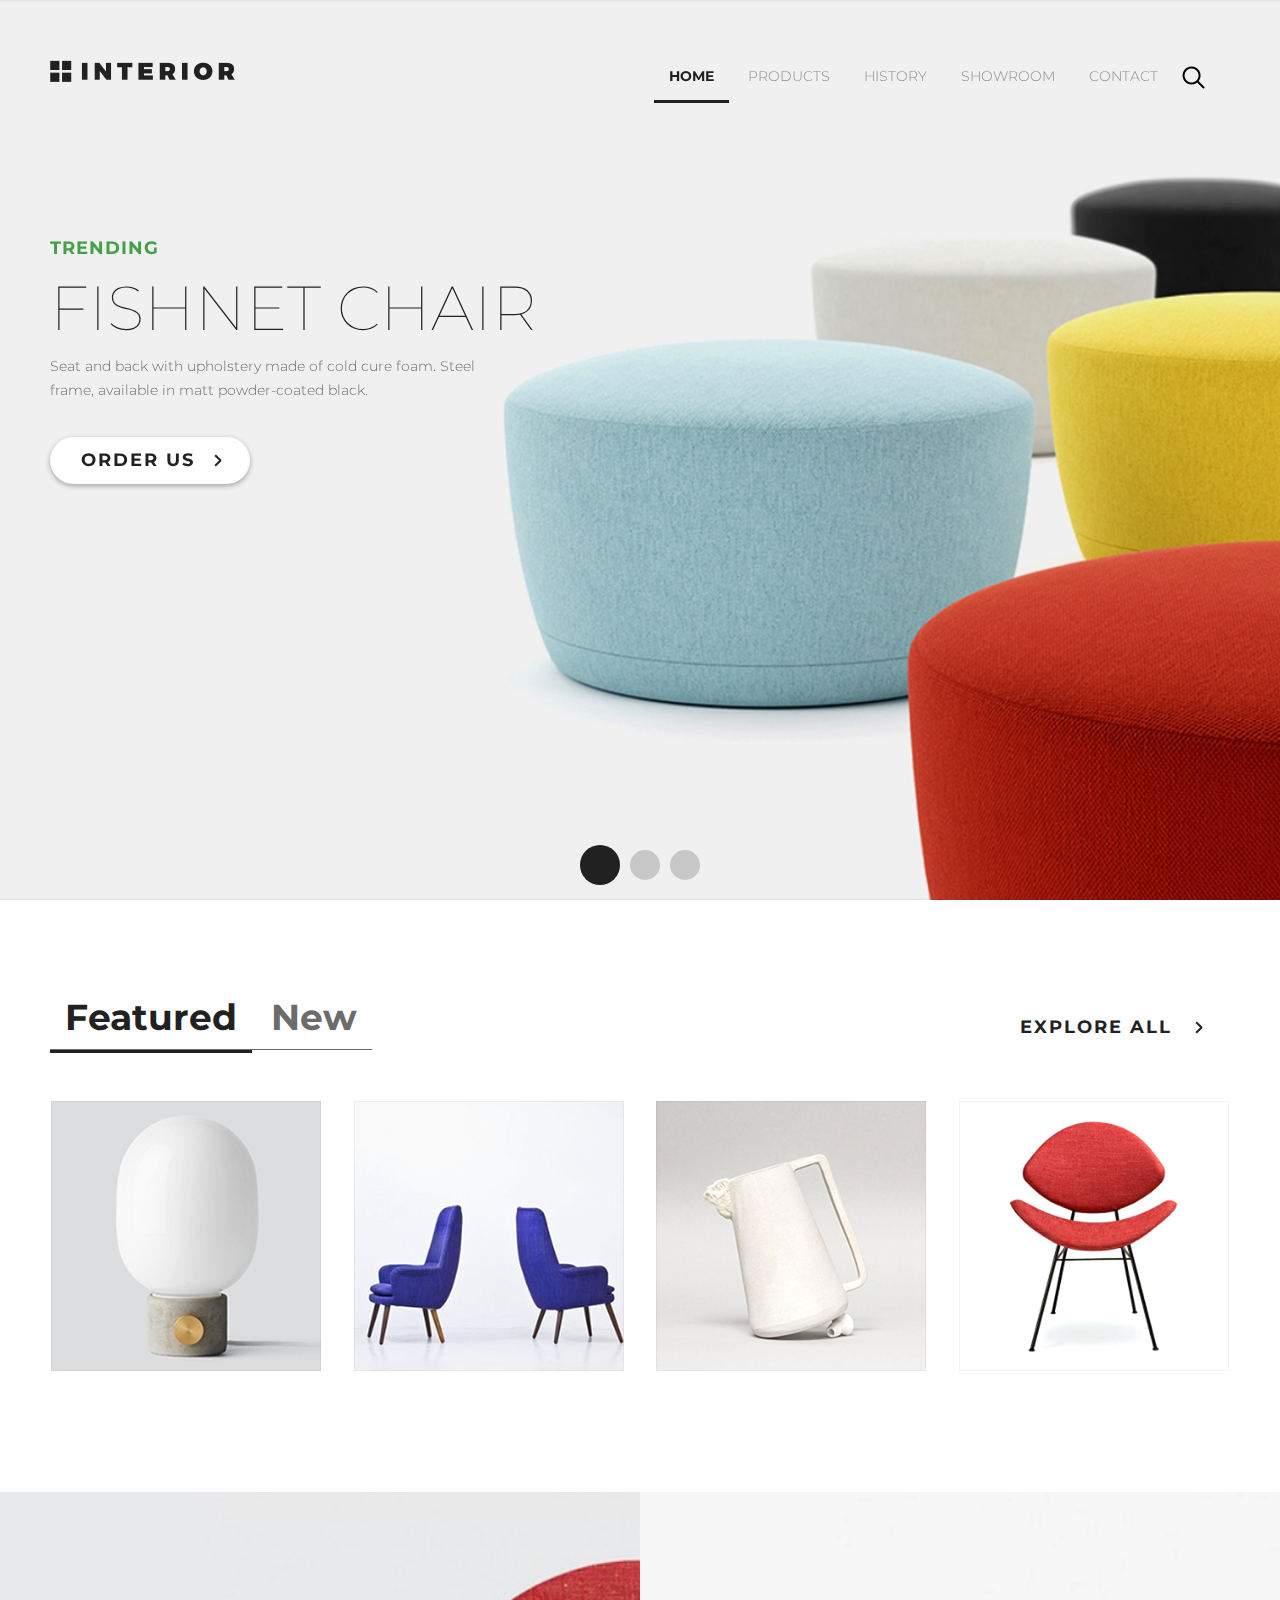
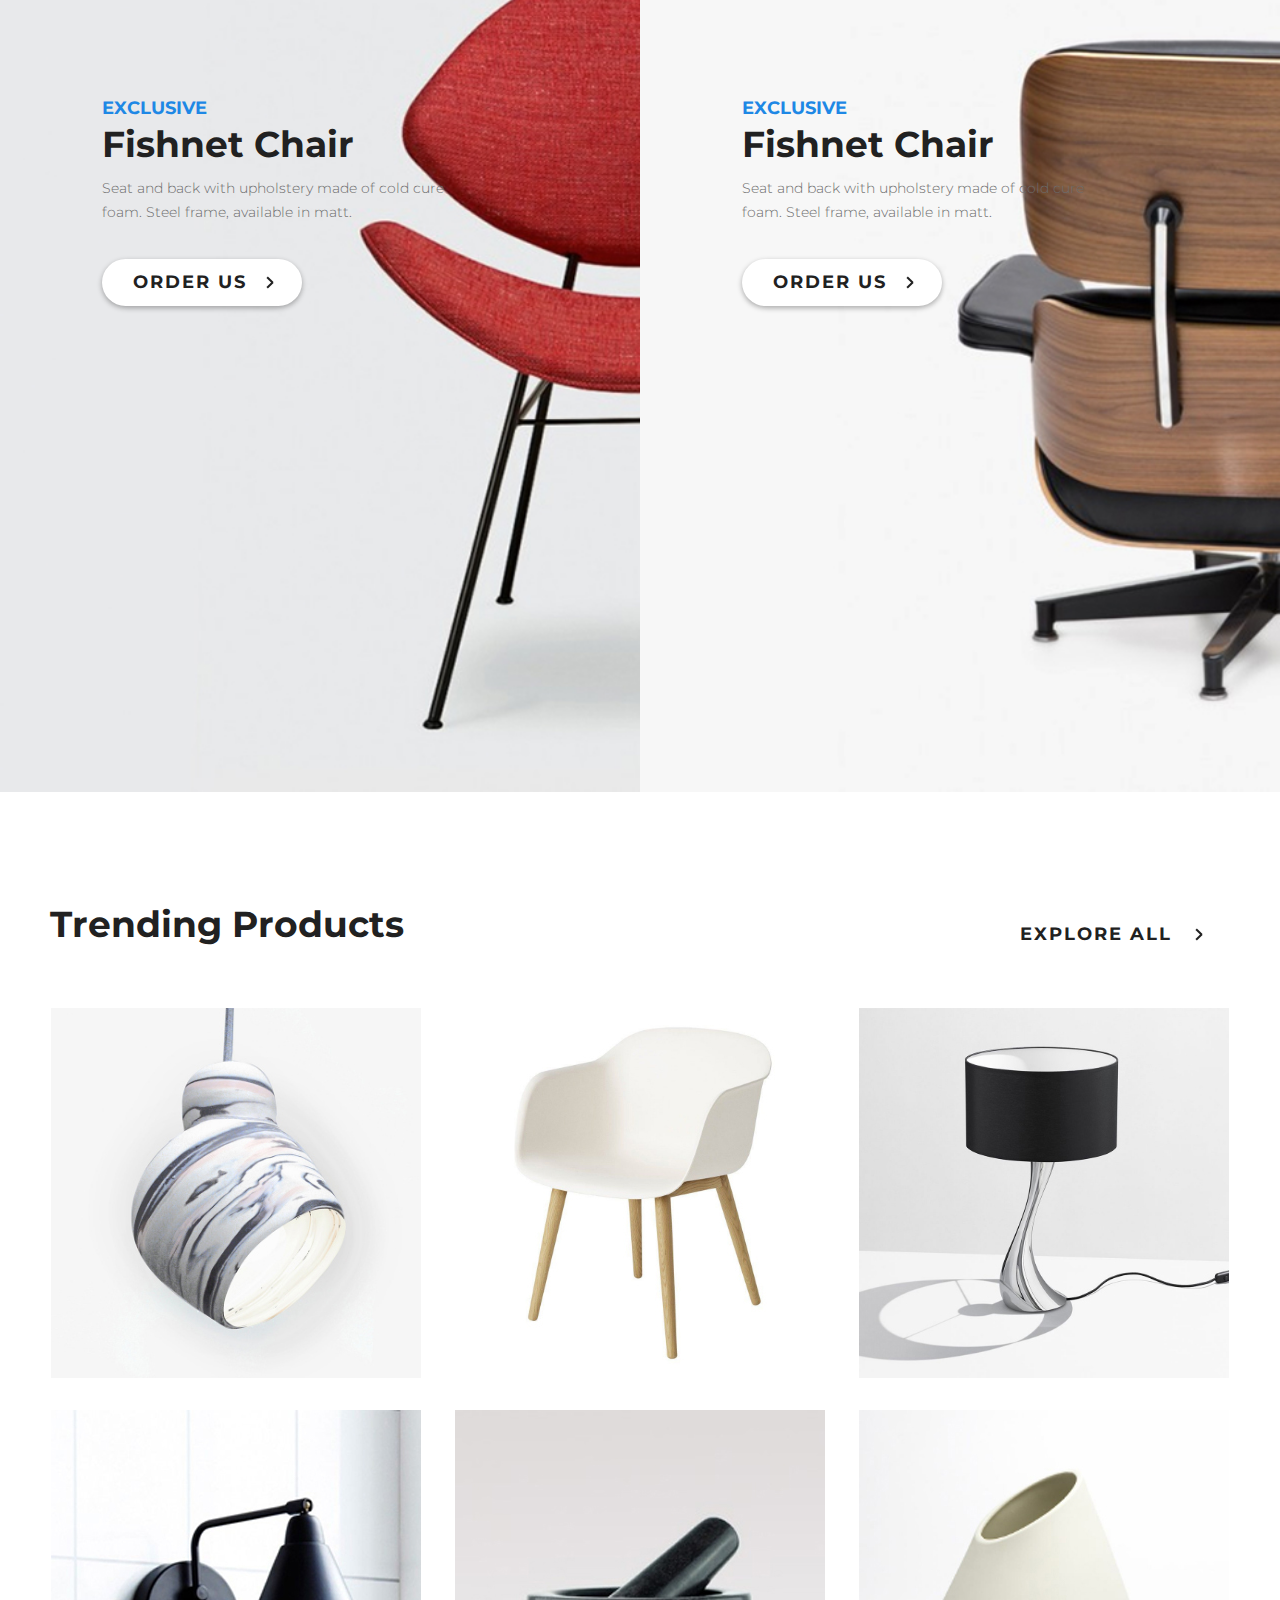
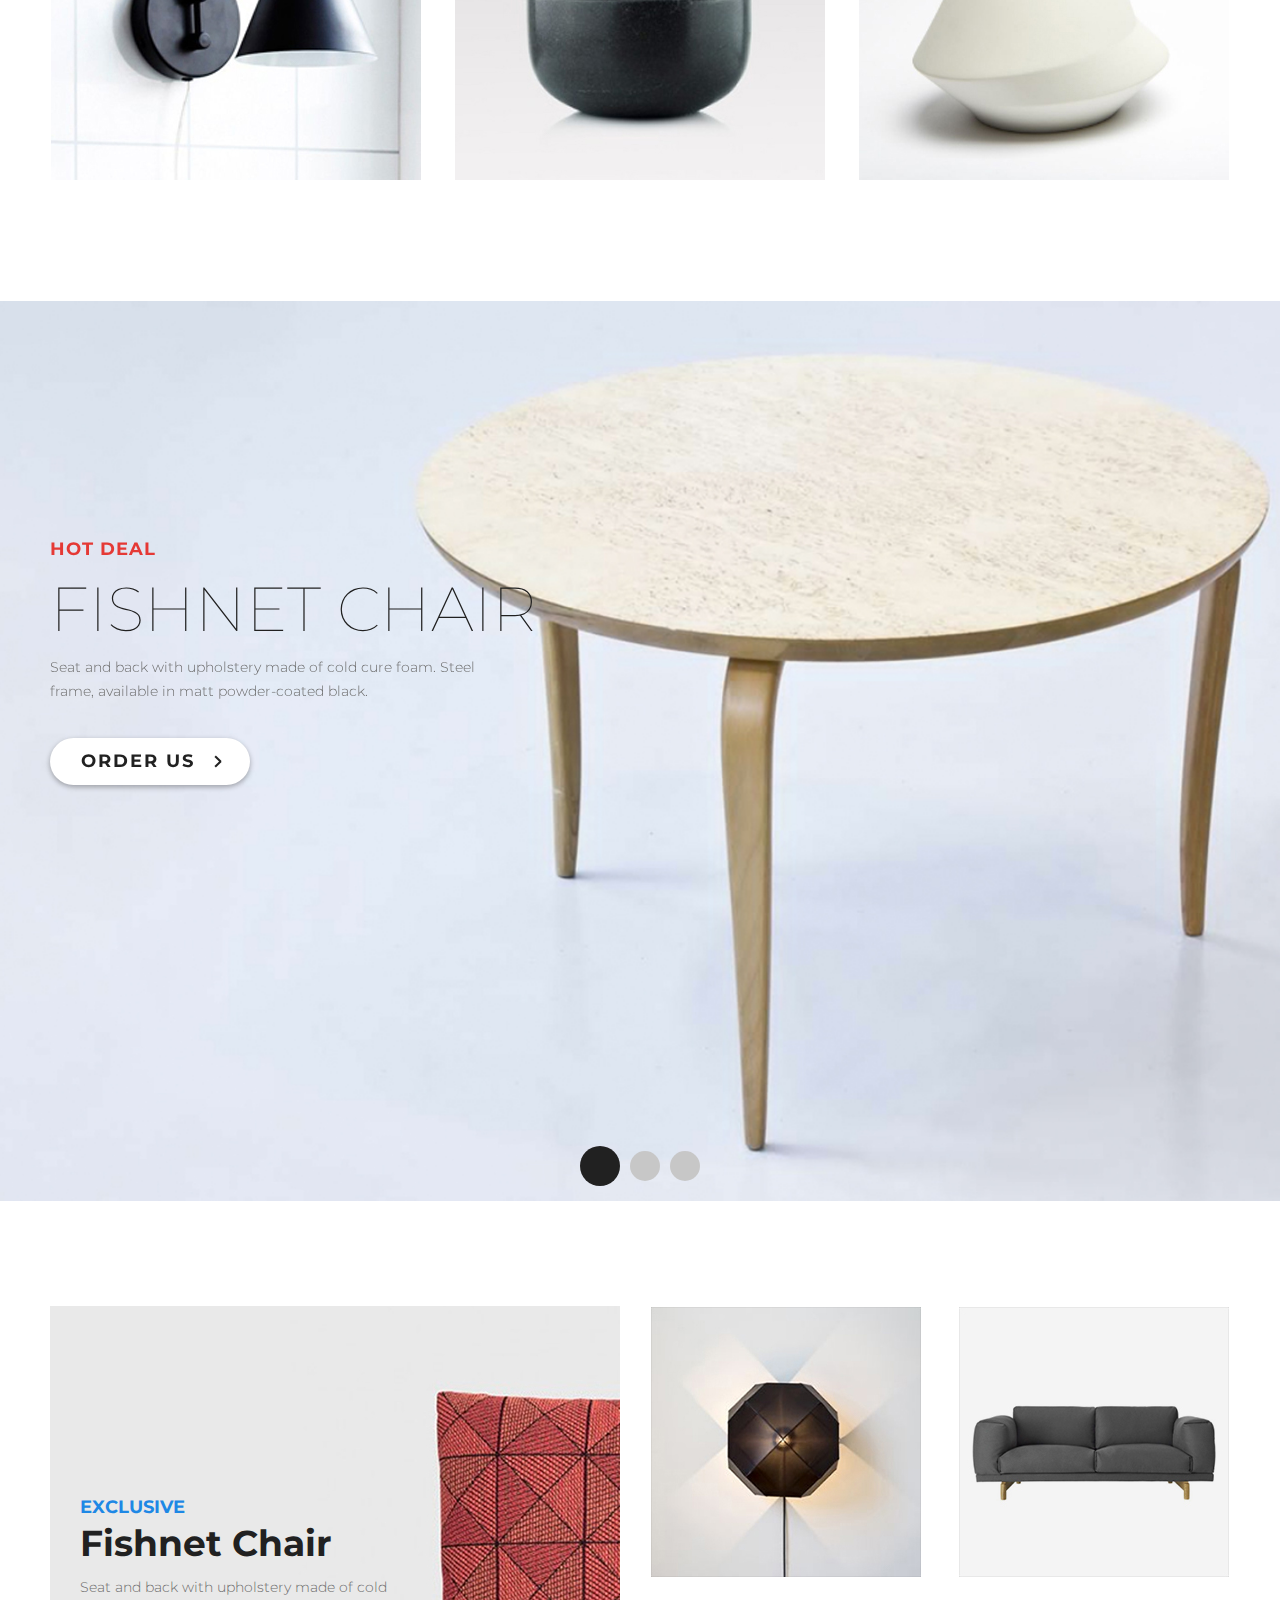
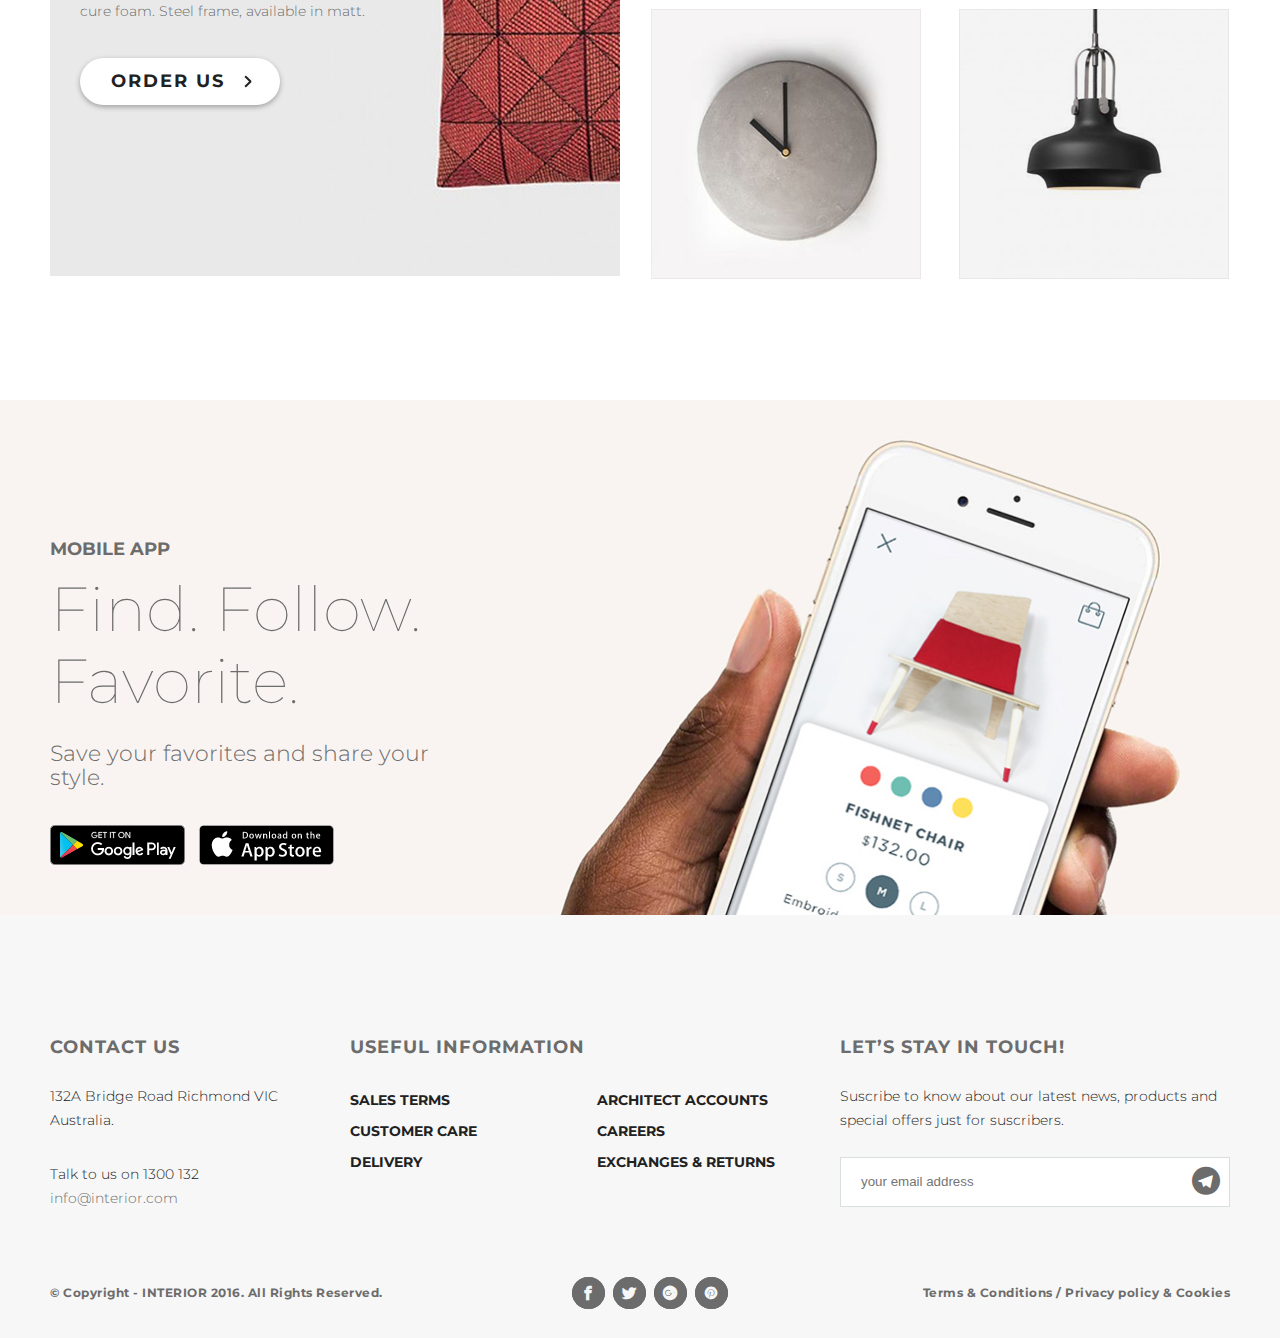
==== index.html @ 7b1c0e5c "home page without adaptive" ====
<!DOCTYPE html>
<html lang="en">

<head>
  <meta charset="UTF-8">
  <meta name="viewport" content="width=device-width, initial-scale=1.0">
  <meta http-equiv="X-UA-Compatible" content="ie=edge">
  <title>Interior</title>
  <link href="https://fonts.googleapis.com/css2?family=Montserrat:wght@100;300;700&display=swap" rel="stylesheet">
  <link rel="stylesheet" href="css/reset.css">
  <link rel="stylesheet" href="css/slick.css">
  <link rel="stylesheet" href="css/fonts.css">
  <link rel="stylesheet" href="css/style.css">
</head>

<body>
  <header class="header">
    <div class="container">
      <div class="header__inner">
        <div class="logo">
          <a href="#">
            <img src="images/logo.png" alt="">
          </a>
        </div>
        <div class="menu">
          <ul>
            <li class="active__item"><a href="#">Home</a></li>
            <li><a href="#">Products</a></li>
            <li><a href="#">History</a></li>
            <li><a href="#">Showroom</a></li>
            <li><a href="#">Contact</a></li>
            <li><a href="#"><img src="images/search.png" alt=""></a></li>
          </ul>
        </div>
      </div>
    </div>
  </header>

  <section class="header__slider">
    <div class="header__slider-inner">
      <div class="slider__item">
        <div class="container">
          <div class="slider__item-subtitle">TRENDING</div>
          <div class="slider__item-title">Fishnet Chair</div>
          <div class="slider__item-text">
            Seat and back with upholstery made of cold cure foam.
            Steel frame, available in matt powder-coated black.
          </div>
          <a href="#" class="btn order__btn">Order us</a>
        </div>
      </div>
      <div class="slider__item">
        <div class="container">
          <div class="slider__item-subtitle">TRENDING</div>
          <div class="slider__item-title">Fishnet Chair</div>
          <div class="slider__item-text">
            Seat and back with upholstery made of cold cure foam.
            Steel frame, available in matt powder-coated black.
          </div>
          <a href="#" class="btn order__btn">Order us</a>
        </div>
      </div>
      <div class="slider__item">
        <div class="container">
          <div class="slider__item-subtitle">TRENDING</div>
          <div class="slider__item-title">Fishnet Chair</div>
          <div class="slider__item-text">
            Seat and back with upholstery made of cold cure foam.
            Steel frame, available in matt powder-coated black.
          </div>
          <a href="#" class="btn order__btn">Order us</a>
        </div>
      </div>
    </div>
  </section>

  <section class="featured">
    <div class="container">
      <div class="featured__top">
        <div class="tab__control">
          <div class="item active__item">Featured</div>
          <div class="item">New</div>
        </div>
        <a href="#" class="btn explore__btn">
          Explore all
        </a>
      </div>
      <div class="tab__content">
        <div class="tab__item">
          <img src="images/product-1.jpg" alt="">
          <div class="hover__content">
            <a href="#" class="btn read__more-btn"></a>
            <div class="hover__title">Fishnet Chair</div>
            <div class="hover__desc">
              Seat and back with upholstery made of cold cure foam.
            </div>
          </div>
        </div>
        <div class="tab__item">
          <img src="images/product-2.jpg" alt="">
          <div class="hover__content">
            <a href="#" class="btn read__more-btn"></a>
            <div class="hover__title">Fishnet Chair</div>
            <div class="hover__desc">
              Seat and back with upholstery made of cold cure foam.
            </div>
          </div>
        </div>
        <div class="tab__item">
          <img src="images/product-3.jpg" alt="">
          <div class="hover__content">
            <a href="#" class="btn read__more-btn"></a>
            <div class="hover__title">Fishnet Chair</div>
            <div class="hover__desc">
              Seat and back with upholstery made of cold cure foam.
            </div>
          </div>
        </div>
        <div class="tab__item">
          <img src="images/product-4.jpg" alt="">
          <div class="hover__content">
            <a href="#" class="btn read__more-btn"></a>
            <div class="hover__title">Fishnet Chair</div>
            <div class="hover__desc">
              Seat and back with upholstery made of cold cure foam.
            </div>
          </div>
        </div>
      </div>
    </div>
  </section>

  <section class="promo__product">
    <div class="promo__content" style="background-image: url(images/promo-img-1.jpg);">
      <div class="container">
        <div class="promo__subtitle">Exclusive</div>
        <div class="promo__title">Fishnet Chair</div>
        <div class="promo__text">
          Seat and back with upholstery made of cold cure foam.
          Steel frame, available in matt.
        </div>
        <a href="#" class="btn order__btn">Order us</a>
      </div>
    </div>
    <div class="promo__content" style="background-image: url(images/promo-img-2.jpg);">
      <div class="container">
        <div class="promo__subtitle">Exclusive</div>
        <div class="promo__title">Fishnet Chair</div>
        <div class="promo__text">
          Seat and back with upholstery made of cold cure foam.
          Steel frame, available in matt.
        </div>
        <a href="#" class="btn order__btn">Order us</a>
      </div>
    </div>
  </section>

  <section class="trending__products">
    <div class="container">
      <div class="trending__top">
        <div class="trending__title">Trending Products</div>
        <a href="#" class="btn explore__btn">
          Explore all
        </a>
      </div>
      <div class="trending__content">
        <div class="tab__item">
          <img src="images/trending/product-1.jpg" alt="">
          <div class="hover__content">
            <a href="#" class="btn read__more-btn"></a>
            <div class="hover__title">Fishnet Chair</div>
            <div class="hover__desc">
              Seat and back with upholstery made of cold cure foam.
            </div>
          </div>
        </div>
        <div class="tab__item">
          <img src="images/trending/product-2.jpg" alt="">
          <div class="hover__content">
            <a href="#" class="btn read__more-btn"></a>
            <div class="hover__title">Fishnet Chair</div>
            <div class="hover__desc">
              Seat and back with upholstery made of cold cure foam.
            </div>
          </div>
        </div>
        <div class="tab__item">
          <img src="images/trending/product-3.jpg" alt="">
          <div class="hover__content">
            <a href="#" class="btn read__more-btn"></a>
            <div class="hover__title">Fishnet Chair</div>
            <div class="hover__desc">
              Seat and back with upholstery made of cold cure foam.
            </div>
          </div>
        </div>
        <div class="tab__item">
          <img src="images/trending/product-4.jpg" alt="">
          <div class="hover__content">
            <a href="#" class="btn read__more-btn"></a>
            <div class="hover__title">Fishnet Chair</div>
            <div class="hover__desc">
              Seat and back with upholstery made of cold cure foam.
            </div>
          </div>
        </div>
        <div class="tab__item">
          <img src="images/trending/product-5.jpg" alt="">
          <div class="hover__content">
            <a href="#" class="btn read__more-btn"></a>
            <div class="hover__title">Fishnet Chair</div>
            <div class="hover__desc">
              Seat and back with upholstery made of cold cure foam.
            </div>
          </div>
        </div>
        <div class="tab__item">
          <img src="images/trending/product-6.jpg" alt="">
          <div class="hover__content">
            <a href="#" class="btn read__more-btn"></a>
            <div class="hover__title">Fishnet Chair</div>
            <div class="hover__desc">
              Seat and back with upholstery made of cold cure foam.
            </div>
          </div>
        </div>
      </div>
    </div>
  </section>

  <section class="hot__deals-slider">
    <div class="hot__deals-inner">

      <div class="slider__item">
        <div class="container">
          <div class="slider__item-subtitle">Hot deal</div>
          <div class="slider__item-title">Fishnet Chair</div>
          <div class="slider__item-text">
            Seat and back with upholstery made of cold cure foam.
            Steel frame, available in matt powder-coated black.
          </div>
          <a href="#" class="btn order__btn">Order us</a>
        </div>
      </div>

      <div class="slider__item">
        <div class="container">
          <div class="slider__item-subtitle">Hot deal</div>
          <div class="slider__item-title">Fishnet Chair</div>
          <div class="slider__item-text">
            Seat and back with upholstery made of cold cure foam.
            Steel frame, available in matt powder-coated black.
          </div>
          <a href="#" class="btn order__btn">Order us</a>
        </div>
      </div>

      <div class="slider__item">
        <div class="container">
          <div class="slider__item-subtitle">Hot deal</div>
          <div class="slider__item-title">Fishnet Chair</div>
          <div class="slider__item-text">
            Seat and back with upholstery made of cold cure foam.
            Steel frame, available in matt powder-coated black.
          </div>
          <a href="#" class="btn order__btn">Order us</a>
        </div>
      </div>
    </div>
  </section>

  <section class="exclusive__product">
    <div class="container">
      <div class="exclusive__inner">
        <div class="big__item">
          <div class="exclusive__subtitle">Exclusive</div>
          <div class="exclusive__title">Fishnet Chair</div>
          <div class="exclusive__text">
            Seat and back with upholstery made of cold cure foam.
            Steel frame, available in matt.
          </div>
          <a href="#" class="btn order__btn">Order us</a>
        </div>
        <div class="items">
          <div class="tab__item">
            <img src="images/exclusive/product_1.jpg" alt="">
            <div class="hover__content">
              <a href="#" class="btn read__more-btn"></a>
              <div class="hover__title">Fishnet Chair</div>
              <div class="hover__desc">
                Seat and back with upholstery made of cold cure foam.
              </div>
            </div>
          </div>
          <div class="tab__item">
            <img src="images/exclusive/product_2.jpg" alt="">
            <div class="hover__content">
              <a href="#" class="btn read__more-btn"></a>
              <div class="hover__title">Fishnet Chair</div>
              <div class="hover__desc">
                Seat and back with upholstery made of cold cure foam.
              </div>
            </div>
          </div>
          <div class="tab__item">
            <img src="images/exclusive/product_3.jpg" alt="">
            <div class="hover__content">
              <a href="#" class="btn read__more-btn"></a>
              <div class="hover__title">Fishnet Chair</div>
              <div class="hover__desc">
                Seat and back with upholstery made of cold cure foam.
              </div>
            </div>
          </div>
          <div class="tab__item">
            <img src="images/exclusive/product_4.jpg" alt="">
            <div class="hover__content">
              <a href="#" class="btn read__more-btn"></a>
              <div class="hover__title">Fishnet Chair</div>
              <div class="hover__desc">
                Seat and back with upholstery made of cold cure foam.
              </div>
            </div>
          </div>
        </div>
      </div>
    </div>
  </section>

  <section class="mobile__app">
    <div class="container">
      <div class="mobile__app-inner">
        <div class="mobile__app-subtitle">Mobile app</div>
        <div class="mobile__app-title">Find. Follow. Favorite.</div>
        <div class="mobile__app-text">Save your favorites and share your style.</div>
        <div class="mobile__app-download">
          <a href="https://play.google.com/store" target="_blank">
            <img src="images/google-play.jpg" alt="">
          </a>
          <a href="https://www.apple.com/" target="_blank">
            <img src="images/app-store.png" alt="">
          </a>
        </div>
      </div>
    </div>
  </section>

  <footer class="footer">
    <div class="container">
      <div class="footer__content">
        <div class="contact">
          <div class="title">Contact Us</div>
          <div class="address">132A Bridge Road Richmond VIC Australia.</div>
          <div class="phone">Talk to us on 1300 132</div>
          <a type="email">info@interior.com</a>
        </div>
        <div class="information">
          <div class="title">Useful Information</div>
          <div class="information__inner">
            <div class="left__column">
              <a href="#">Sales terms</a>
              <a href="#">Customer care</a>
              <a href="#">Delivery</a>
            </div>
            <div class="right__column">
              <a href="#">Architect accounts</a>
              <a href="#">Careers</a>
              <a href="#">Exchanges & returns</a>
            </div>
          </div>
        </div>
        <div class="email__form">
          <div class="title">Let’s Stay in Touch!</div>
          <div class="text">
            Suscribe to know about our latest news,
            products and special offers just for suscribers.
          </div>
          <form>
            <input type="email" placeholder="your email address">
          </form>
        </div>
      </div>
      <div class="footer__bottom">
        <div class="copyright">
          © Copyright - INTERIOR 2016. All Rights Reserved.
        </div>
        <div class="social__media">
          <ul>
            <li><a class="facebook" href="#"></a></li>
            <li><a class="twitter" href="#"></a></li>
            <li><a class="google" href="#"></a></li>
            <li><a class="pinterest" href="#"></a></li>
          </ul>
        </div>
        <div class="legal">
          Terms & Conditions / Privacy policy & Cookies
        </div>
      </div>
    </div>
  </footer>

  <script src="https://ajax.googleapis.com/ajax/libs/jquery/3.4.1/jquery.min.js"></script>
  <script src="js/slick.min.js"></script>
  <script src="js/main.js"></script>
</body>

</html>
---- css/fonts.css ----
@font-face {
  font-family: 'icomoon';
  src:  url('../fonts/icomoon.eot?2k48es');
  src:  url('../fonts/icomoon.eot?2k48es#iefix') format('embedded-opentype'),
    url('../fonts/icomoon.ttf?2k48es') format('truetype'),
    url('../fonts/icomoon.woff?2k48es') format('woff'),
    url('../fonts/icomoon.svg?2k48es#icomoon') format('svg');
  font-weight: normal;
  font-style: normal;
  font-display: block;
}

[class^="icon-"], [class*=" icon-"] {
  /* use !important to prevent issues with browser extensions that change fonts */
  font-family: 'icomoon' !important;
  speak: never;
  font-style: normal;
  font-weight: normal;
  font-variant: normal;
  text-transform: none;
  line-height: 1;

  /* Better Font Rendering =========== */
  -webkit-font-smoothing: antialiased;
  -moz-osx-font-smoothing: grayscale;
}

.icon-menu:before {
  content: "\e9bd";
}
.icon-google-plus3:before {
  content: "\ea8d";
}
.icon-facebook:before {
  content: "\ea90";
}
.icon-telegram:before {
  content: "\ea95";
}
.icon-twitter:before {
  content: "\ea96";
}
.icon-pinterest:before {
  content: "\ead1";
}
---- css/style.css ----
/* font-family: 'Montserrat', sans-serif; */

* {
    box-sizing: border-box;
}

body {
    font-family: 'Montserrat', sans-serif;
    font-weight: 300;
    font-size: 14px;
    line-height: 24px;
    color: #6c6c6c;
    background-color: #fff;
}

a {
    text-decoration: none;
    color: #6c6c6c;

}

.container {
    max-width: 1180px;
    margin: 0 auto;
}

/* header */

.header {
    padding-top: 60px;
    position: absolute;
    z-index: 1;
    left: 0;
    right: 0;
}

.header__inner {
    display: flex;
    justify-content: space-between;
}

.menu ul {
    list-style: none;
}

.menu ul li {
    display: inline-block;
    padding: 0 15px;
    text-transform: uppercase;
    line-height: 48px;
}

.menu ul a {
    color: #8c8c8c;
    transition: all .3s;
}

.menu {
    position: relative;
    top: -8px;
}

.menu ul:last-child img {
    position: relative;
    top: 8px;
    right: 10px;
}

.menu .active__item {
    border-bottom: 3px solid #212121;
}

.menu .active__item a {
    color: #212121;
    font-weight: 700;
}

.menu ul li:hover:not(:last-child) {
    background-color: #212121;
    border-radius: 20px;
    transition: all .1s;
}

.menu ul li:hover a {
    color: #fff;
}

/* slider */

.header__slider .slider__item,
.hot__deals-slider .slider__item {
    height: 100vh;
    background-image: url(../images/slider-img.png);
    background-repeat: no-repeat;
    background-size: cover;
    background-position: center;
    padding-top: 2.5%;
    /* padding-top: 370px; */
}

.header__slider .slider__item-subtitle,
.hot__deals-slider .slider__item-subtitle {
    line-height: 48px;
    font-size: 18px;
    font-weight: 700;
    color: #43a047;
    letter-spacing: 1px;
    text-transform: uppercase;
}

.header__slider .slider__item-title,
.hot__deals-slider .slider__item-title {
    line-height: 72px;
    font-size: 62px;
    text-transform: uppercase;
    font-weight: 100;
    color: #212121;
    margin-bottom: 10px;
}

.header__slider .slider__item-text,
.hot__deals-slider .slider__item-text {
    width: 460px;
    margin-bottom: 35px;
}

.btn {
    display: block;
    background-color: #fff;
    font-size: 18px;
    letter-spacing: 2px;
    text-transform: uppercase;
    font-weight: 700;
    line-height: 45px;
    color: #212121;
    cursor: pointer;
    transition: all .3s;
    position: relative;
    border-radius: 25px;
    position: relative;
}

.btn::before,
.btn::after {
    content: "";
    height: 8px;
    width: 2px;
    background-color: #212121;
    position: absolute;
    right: 30px;
}

.btn::before {
    transform: rotate(-45deg);
    top: 16px;
}

.btn::after {
    transform: rotate(45deg);
    top: 21px;
}

.btn:hover {
    background-color: #212121;
    color: #fff;
}

.btn:hover::before,
.btn:hover::after {
    background-color: #fff;
}

.order__btn {
    width: 200px;
    padding-left: 30px;
    border: 1px solid transparent;
    box-shadow: 0px 2px 4.85px 0.15px rgba(33, 33, 33, 0.35);
}

.header__slider .slick-dots button,
.hot__deals-slider .slick-dots button {
    width: 30px;
    height: 30px;
    border-radius: 50%;
    background-color: #c7c7c7;
    border: none;
    padding: 0;
    font-size: 0;
    cursor: pointer;
    outline: none;
}

.header__slider .slick-active button,
.hot__deals-slider .slick-active button {
    background-color: #212121;
    width: 40px;
    height: 40px;
}

.header__slider .slick-dots li,
.hot__deals-slider .slick-dots li {
    display: inline-block;
    margin: 0 5px;
}

.header__slider .slick-dots,
.hot__deals-slider .slick-dots {
    margin: -55px auto 0 auto;
    position: relative;
    left: 0;
    right: 0;
    max-width: 160px;
    padding: 0 15px;
}

.featured {
    padding: 120px 0 120px;
}

.featured__top,
.trending__top {
    display: flex;
    justify-content: space-between;
    margin-bottom: 50px;
}

.tab__control {
    border-bottom: 1px solid;
}

.tab__control .item {
    display: inline;
    padding: 0 15px;
    font-weight: 700;
    font-size: 36px;
    cursor: pointer;
    padding-bottom: 11px;
    transition: all .3s;
}

.tab__control .item:hover {
    color: #fff;
    background-color: #212121;
    border-radius: 15px;
}

.tab__control .active__item {
    color: #212121;
    border-bottom: 3px solid;
}

.explore__btn {
    width: 240px;
    padding-left: 30px;
}

.tab__content,
.trending__content {
    display: flex;
    justify-content: space-between;
    flex-wrap: wrap;
}

.tab__item {
    border: 1px solid transparent;
    position: relative;
    transition: all .3s;
    height: 100%;
}

.featured .tab__item,
.exclusive__product .tab__item {
    height: 272px;
}

.tab__item:hover {
    border-color: rgb(156, 156, 156);
}

.tab__item:hover img {
    transition: all .3s;
    opacity: 0.1;
}

.tab__item:hover .hover__content {
    display: block;
}

.hover__content {
    display: none;
    position: absolute;
    top: 20%;
    left: 0;
    right: 0;
    text-align: center;
    max-width: 220px;
    margin: 0 auto;
    transition: all .3s;
}

.read__more-btn {
    height: 50px;
    width: 50px;
    margin: 0 auto;
    box-shadow: 0px 2px 4.85px 0.15px rgba(33, 33, 33, 0.35);
}

.read__more-btn::before,
.read__more-btn::after {
    height: 10px;
    right: 22.5px;
}

.read__more-btn::before {
    top: 18px;
}

.read__more-btn::after {
    top: 24px;
}

.hover__title {
    margin: 18px 0 20px;
    font-weight: 700;
    font-size: 22px;
    line-height: 30px;
    color: #212121;
}

.hover__desc {
    line-height: 22px;
}

.promo__product {
    display: flex;
    flex-direction: row;
    background-color: #43a047;
}

.promo__content {
    /* display: inline-block; */
    height: 100vh;
    width: 50%;
    background-repeat: no-repeat;
    background-size: cover;
    background-position: right;
    padding: 15% 0 0 8%;
}

.promo__subtitle,
.exclusive__subtitle {
    text-transform: uppercase;
    font-size: 18px;
    line-height: 48px;
    font-weight: 700;
    color: #1e88e5;
}

.promo__title,
.exclusive__title {
    font-size: 36px;
    font-weight: 700;
    color: #212121;
}

.promo__text,
.exclusive__text {
    width: 380px;
    margin: 20px 0 35px;
}

.trending__products {
    margin: 120px 0 90px;
    /* align-content: space-around; */
}

.trending__title {
    font-size: 36px;
    font-weight: 700;
    color: #212121;
}

.trending__content {
    margin-top: 20px;
}

.trending__content .hover__content {
    top: 30%;
}

.trending__content .tab__item {
    margin-bottom: 30px;
    height: 372px;
}

.hot__deals-slider .slider__item {
    background-image:
        url(../images/hot-deals-slider.jpg);
    background-position: right top;
}

.hot__deals-slider .slider__item-subtitle {
    color: #e53935;
}

.exclusive__product {
    margin: 120px 0 90px;
}

.exclusive__inner {
    display: flex;
    justify-content: space-between;
}

.exclusive__product .big__item {
    margin-right: 30px;
    padding: 15% 0 0 30px;
    height: 570px;
    max-width: 570px;
    width: 100%;
    background-image:
        url(../images/exclusive/product_big.jpg);
    background-repeat: no-repeat;
    background-size: cover;
    background-position: right;
}

.exclusive__text {
    width: 330px;
}

.exclusive__product .items {
    display: flex;
    justify-content: space-between;
    align-items: flex-start;
    flex-wrap: wrap;
}

.exclusive__product .tab__item {
    margin-bottom: 30px;
}

.mobile__app {
    height: 515px;
    background-image:
        url(../images/phone-app-back-img.jpg);
    background-repeat: no-repeat;
    background-size: cover;
    background-position: center;
    padding-top: 125px;
}
.mobile__app-inner{
    max-width: 430px;
}
.mobile__app-subtitle{
    text-transform: uppercase;
    font-weight: 700;
    line-height: 48px;
    font-size: 18px;
}

.mobile__app-title{
    font-weight: 100;
    font-size: 62px;
    line-height: 72px;
}
.mobile__app-text{
    font-size: 22px;
    margin: 25px 0 35px;
}

.mobile__app-download a{
    padding-right: 10px;
}

.footer{
    padding: 120px 0 30px;
    background-color: #f7f7f7;
}

.footer__content{
    display: flex;
    justify-content: space-between;
    margin-bottom: 70px;
    color: #212121;
    /* color: red; */
}

.footer .title{
    color: #6c6c6c;
    margin-bottom: 25px;
    font-size: 18px;
    text-transform: uppercase;
    letter-spacing: 1px;
    font-weight: 700;
}

.footer .contact {
    width: 230px;
}

.footer .contact .address{
    margin-bottom: 30px;
}
.footer .contact .email{
    color: #212121;
}

.footer .information{
    max-width: 430px;
    width: 100%;
}
.footer .information a{
    display: block;
    line-height: 26px;
    font-weight: 700;
    text-transform: uppercase;
    color: #212121;
    padding: 2.5px 0 2.5px 5px;
}

.footer .information__inner{
    display: flex;
    justify-content: space-between;
}

.footer .email__form{
    max-width: 390px;
    width: 100%;
}

.footer .email__form .text{
    margin-bottom: 25px;
}

.footer form input{
    width: 100%;
    line-height: 48px;
    border: 1px solid #d9dee1;
    padding: 0 50px 0 20px;
    color: #6c6c6c;
    outline: none;
}
.footer form {
    position: relative;
}
.footer form::after{
    content: "\ea95";
    font-family: 'icomoon';
    position: absolute;
    line-height: 48px;
    font-size: 28px;
    right: 10px;
    color: #6c6c6c;
}

.footer__bottom{
    display: flex;
    justify-content: space-between;
    font-weight: 700;
    letter-spacing: 0.5px;
    line-height: 26px;
    font-size: 12px;
}

.footer__bottom .social__media{
    width: 150;
}

.footer__bottom .social__media ul{
    list-style: none;
}

.footer__bottom .social__media li{
    display: inline-block;
    margin-right: 5px;
}

.footer__bottom .social__media a::before{
    font-family: 'icomoon';
    font-size: 14px;
    color: #f7f7f7;
    border: 1px solid black;
    border-radius: 50%;
    border-color: #6c6c6c;
    background-color: #6c6c6c;
    padding: 8px;
}
.footer__bottom .facebook::before{
    content: "\ea90";
}
.footer__bottom .twitter::before{
    content: "\ea96";
}
.footer__bottom .google::before{
    content: "\ea8d";
}
.footer__bottom .pinterest::before{
    content: "\ead1";
}
.footer__content .information .title{
    padding-left: 5px;
}
.footer__content .information a:hover{
    background-color: #212121;
    color: #fff;
    border-radius: 10px;
    transition: all .3s;
}

.footer__bottom .social__media a:hover::before{
    color: #6c6c6c;
    border-color: #f7f7f7;
    background-color: #f7f7f7;
    transition: all .3s;
}
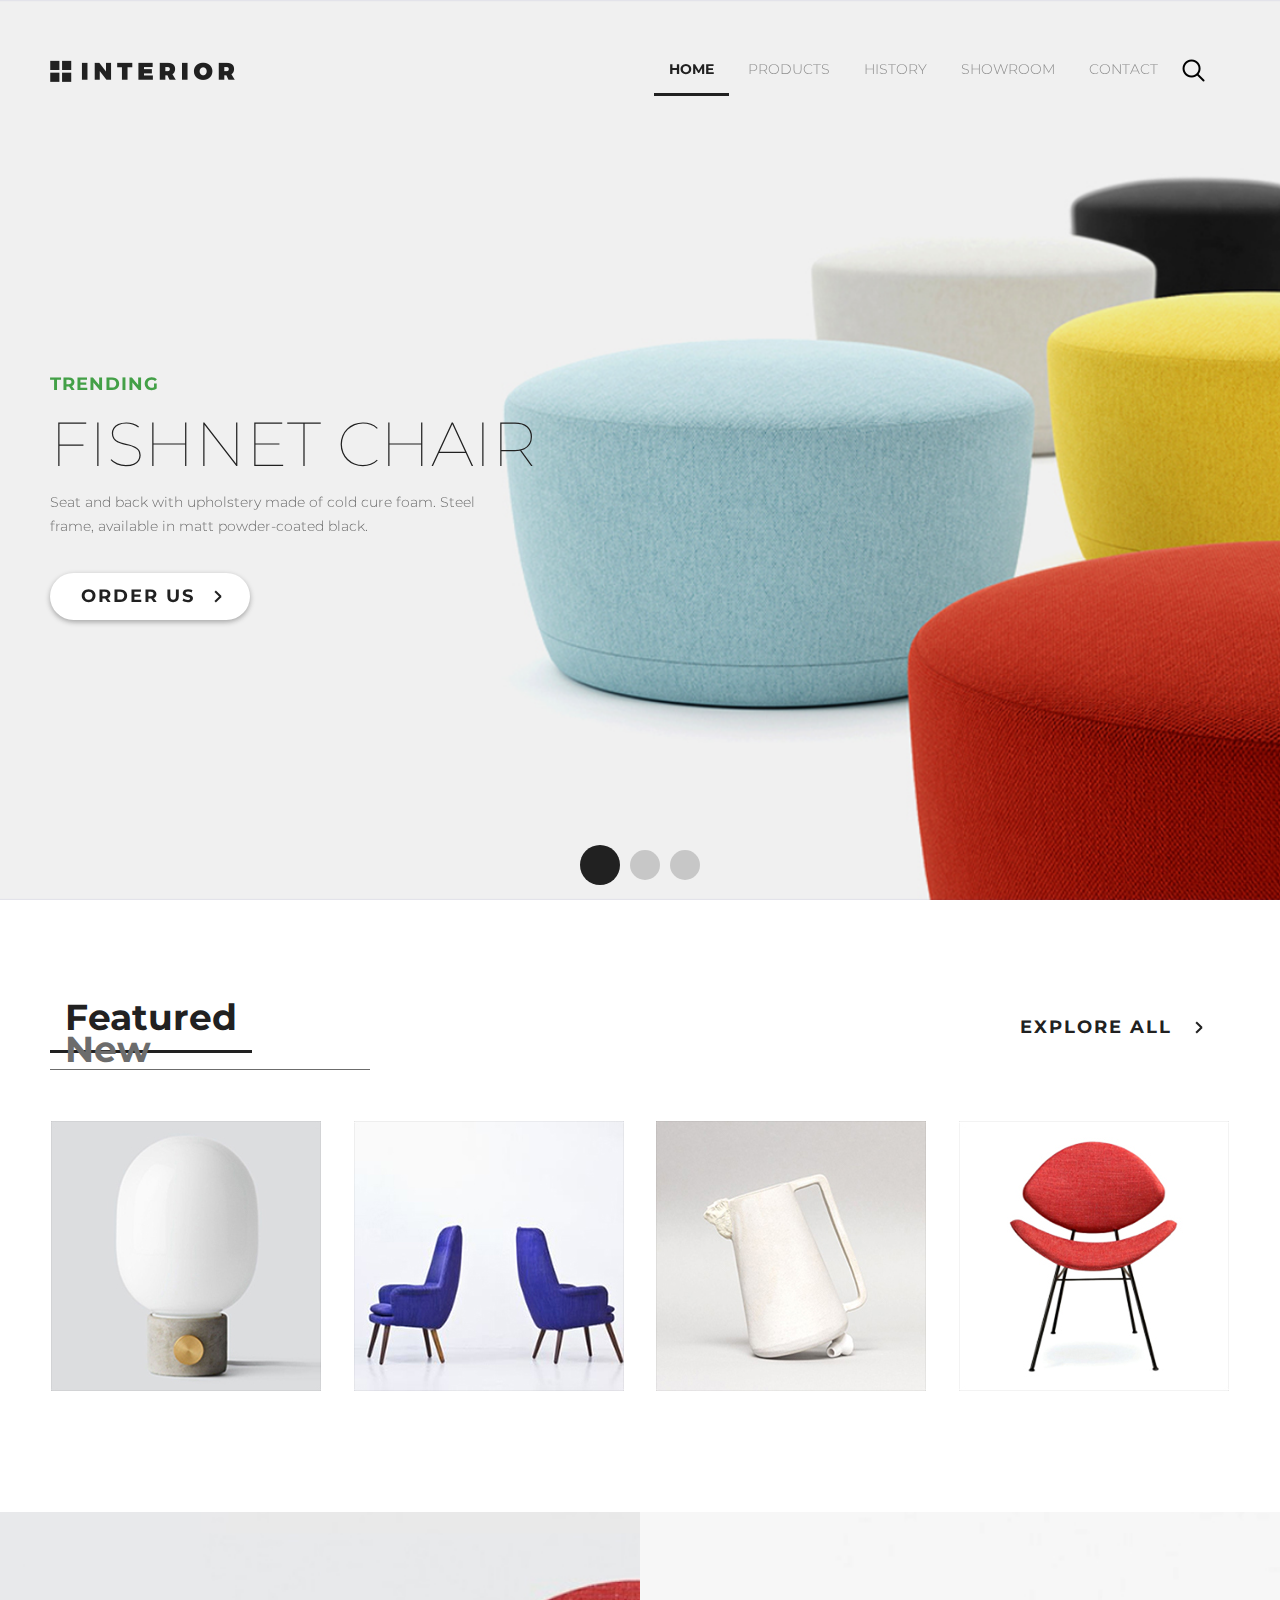
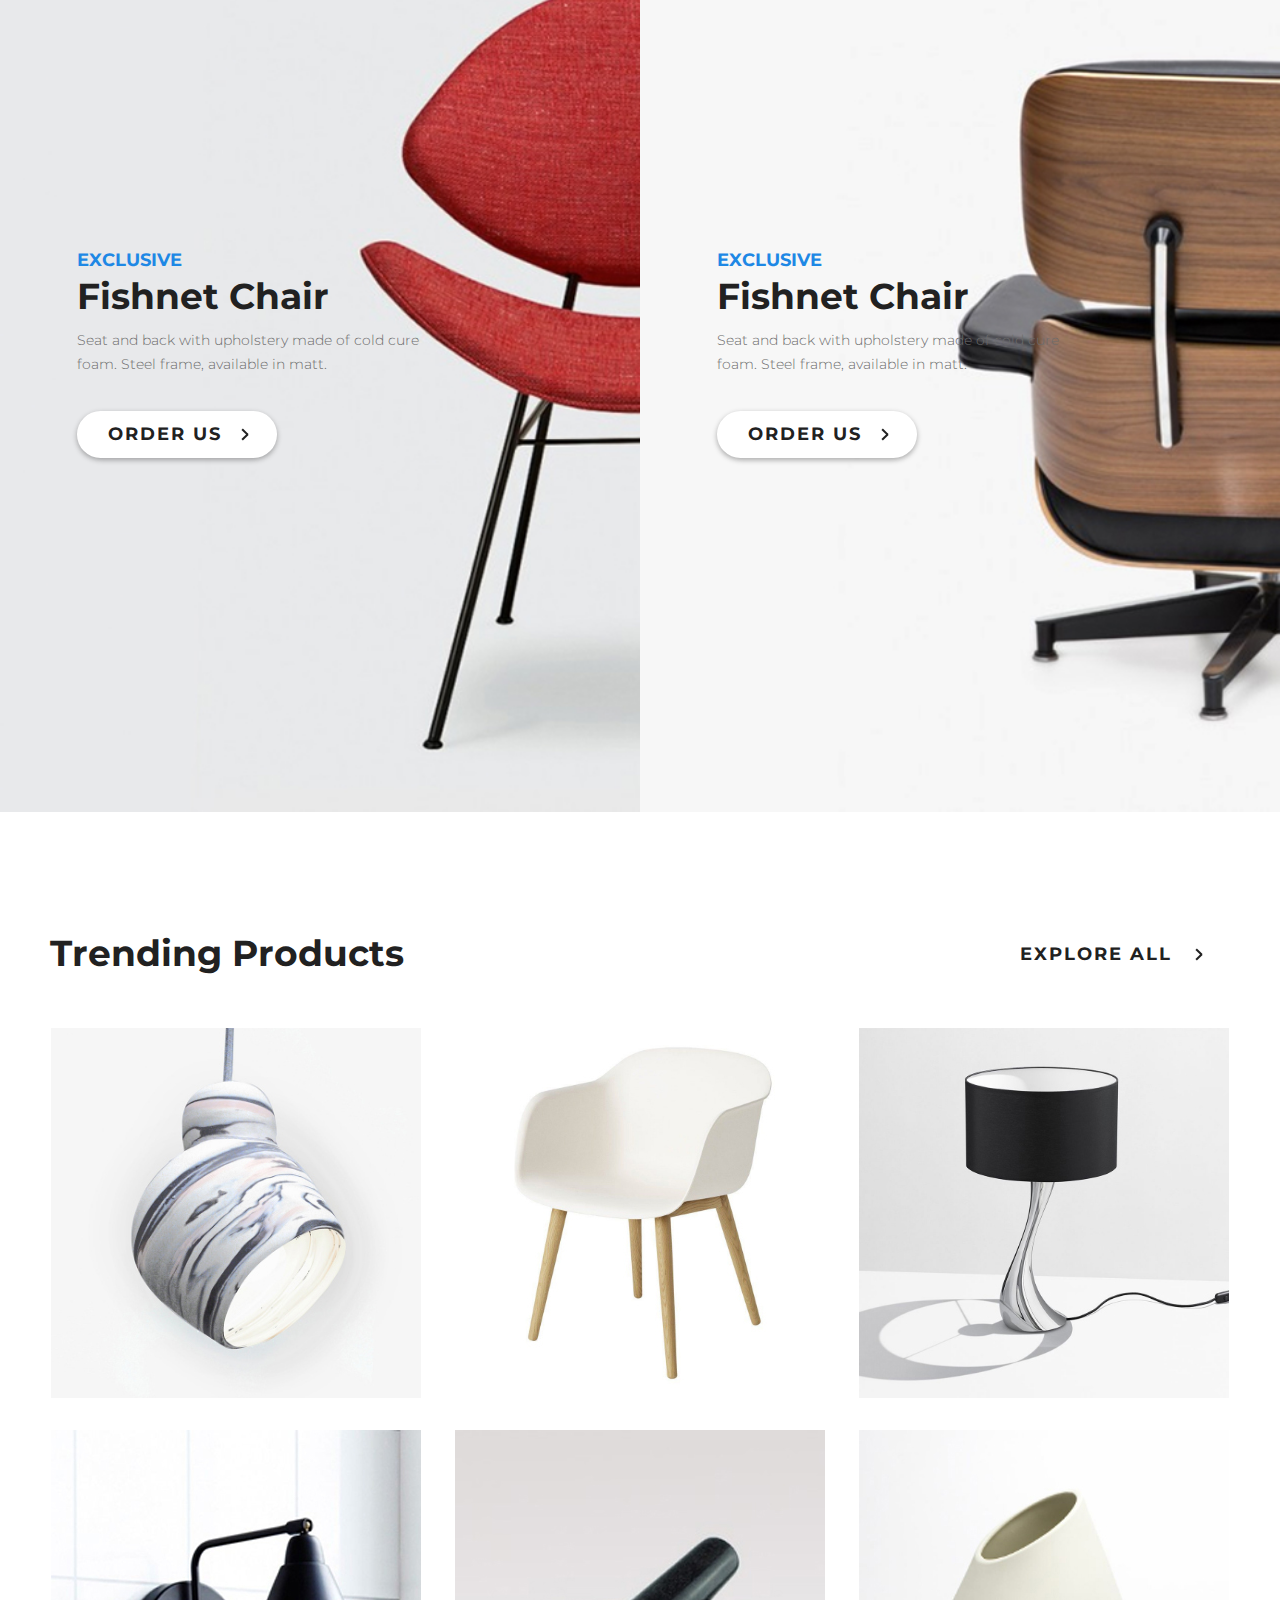
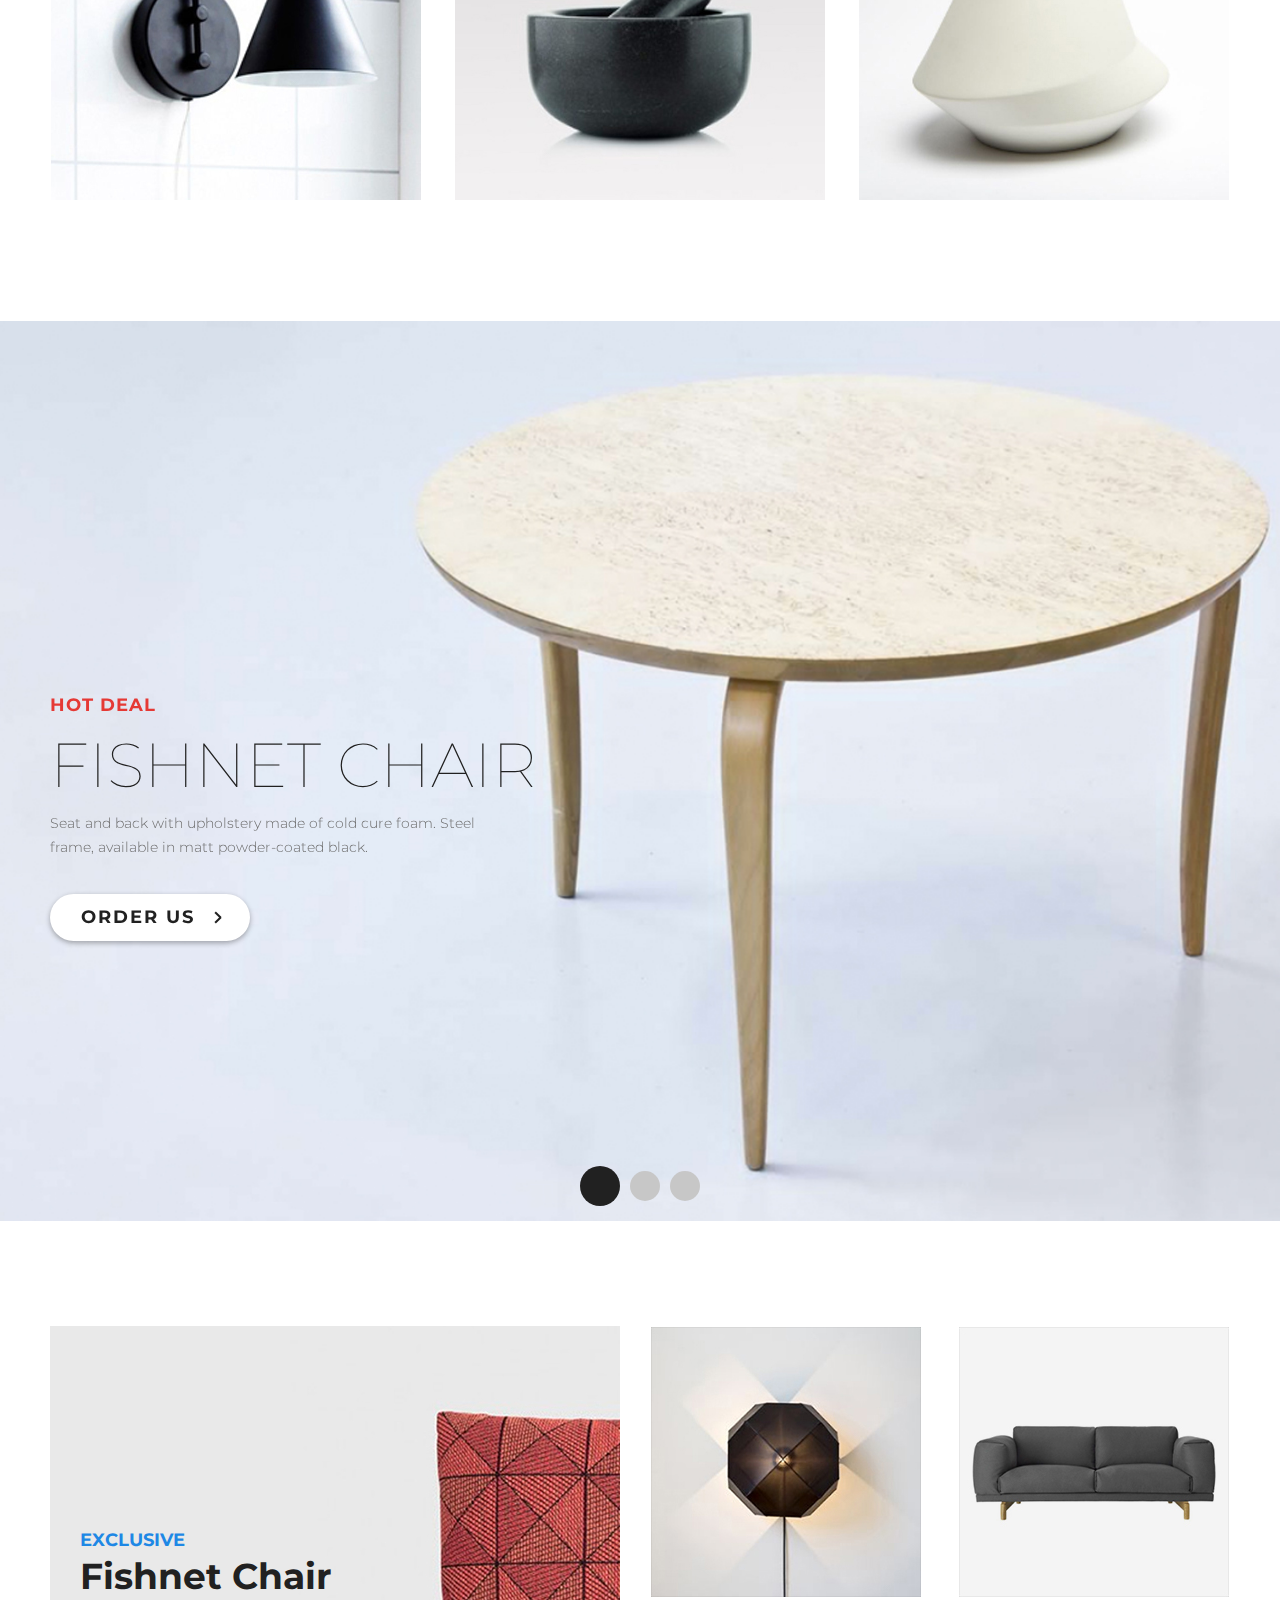
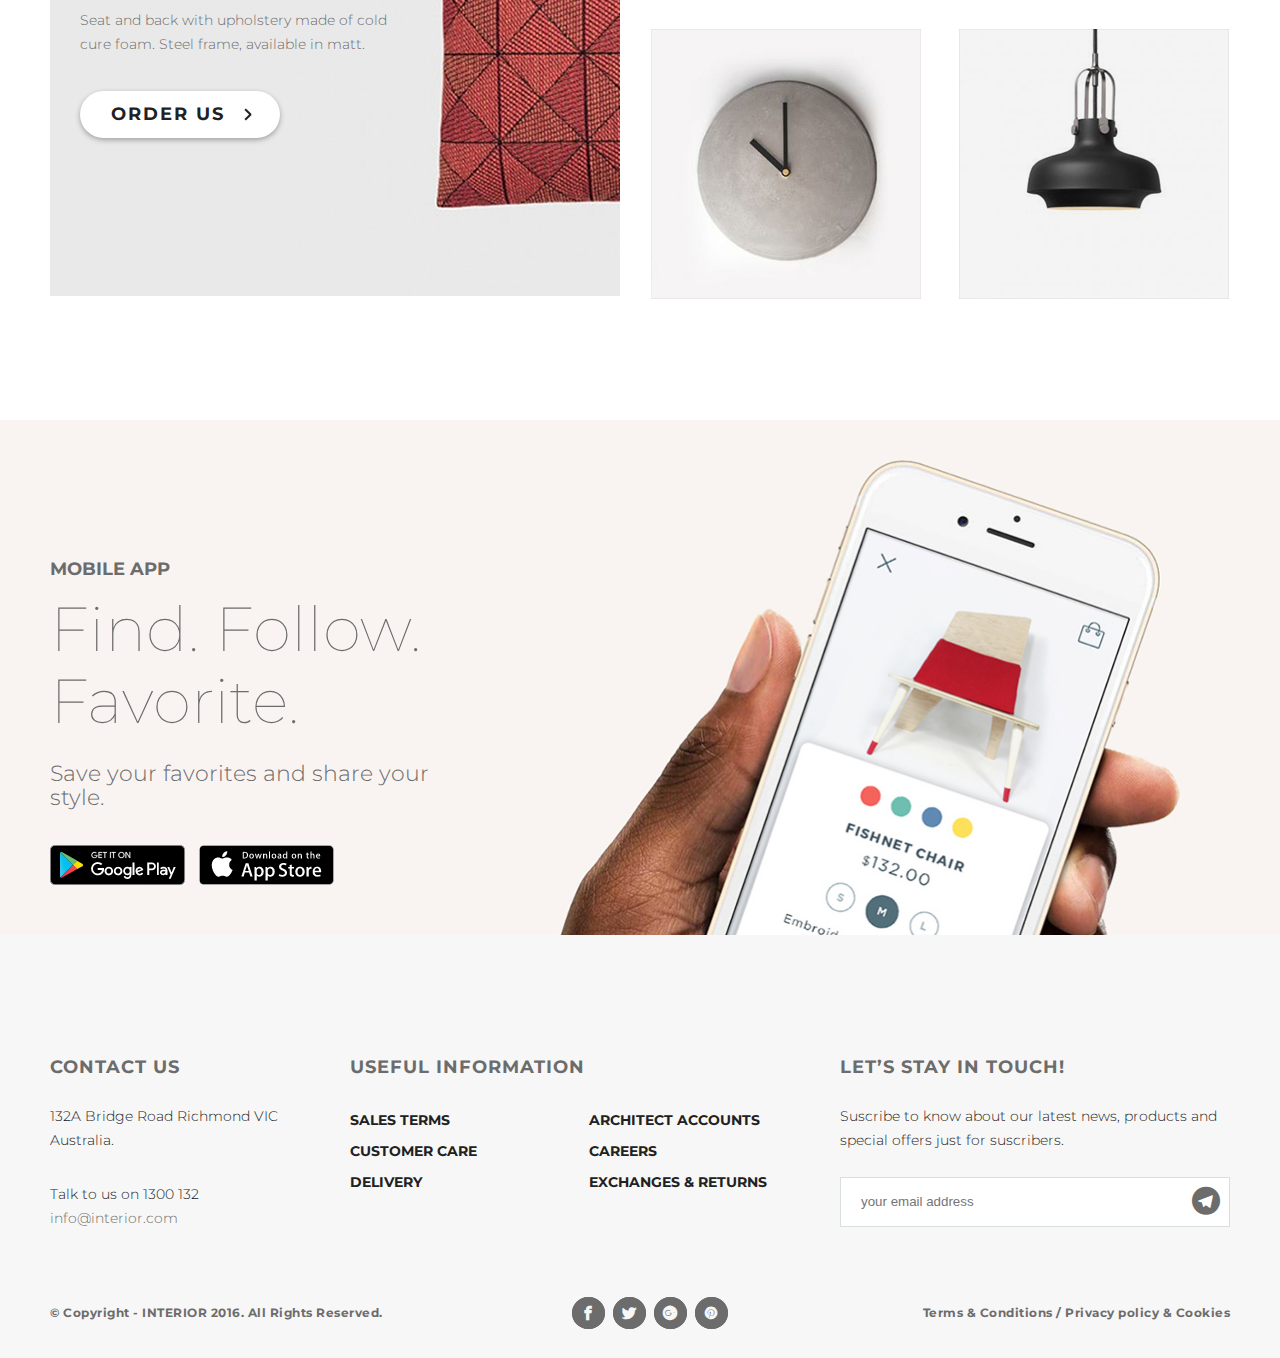
==== commit 6fe7c39f: "adaptive home page" ====
--- a/index.html
+++ b/index.html
@@ -11,6 +11,7 @@
   <link rel="stylesheet" href="css/slick.css">
   <link rel="stylesheet" href="css/fonts.css">
   <link rel="stylesheet" href="css/style.css">
+  <link rel="stylesheet" href="css/media.css">
 </head>
 
 <body>
@@ -23,6 +24,9 @@
           </a>
         </div>
         <div class="menu">
+          <div class="menu__btn">
+            <span class="icon-menu"></span>
+          </div>
           <ul>
             <li class="active__item"><a href="#">Home</a></li>
             <li><a href="#">Products</a></li>
@@ -74,6 +78,7 @@
     </div>
   </section>
 
+
   <section class="featured">
     <div class="container">
       <div class="featured__top">
@@ -227,7 +232,7 @@
       </div>
     </div>
   </section>
-
+  
   <section class="hot__deals-slider">
     <div class="hot__deals-inner">
 
@@ -399,6 +404,7 @@
     </div>
   </footer>
 
+  
   <script src="https://ajax.googleapis.com/ajax/libs/jquery/3.4.1/jquery.min.js"></script>
   <script src="js/slick.min.js"></script>
   <script src="js/main.js"></script>
--- a/css/style.css
+++ b/css/style.css
@@ -57,7 +57,13 @@
 
 .menu {
     position: relative;
-    top: -8px;
+    top: -15px;
+}
+
+.menu__btn {
+    display: none;
+    font-size: 36px;
+    line-height: 56px;
 }
 
 .menu ul:last-child img {
@@ -92,12 +98,13 @@
     height: 100vh;
     background-image: url(../images/slider-img.png);
     background-repeat: no-repeat;
+    background-position: center;
     background-size: cover;
-    background-position: center;
-    padding-top: 2.5%;
-    /* padding-top: 370px; */
-}
-
+    padding-top: 40vh;
+}
+.header__slider .slider__item{
+    /* background-position: right 18% bottom 45%; */
+}
 .header__slider .slider__item-subtitle,
 .hot__deals-slider .slider__item-subtitle {
     line-height: 48px;
@@ -135,8 +142,9 @@
     color: #212121;
     cursor: pointer;
     transition: all .3s;
-    position: relative;
     border-radius: 25px;
+    padding-left: 30px;
+    outline: none;
     position: relative;
 }
 
@@ -172,7 +180,6 @@
 
 .order__btn {
     width: 200px;
-    padding-left: 30px;
     border: 1px solid transparent;
     box-shadow: 0px 2px 4.85px 0.15px rgba(33, 33, 33, 0.35);
 }
@@ -226,15 +233,15 @@
 
 .tab__control {
     border-bottom: 1px solid;
+    max-width: 320px;
 }
 
 .tab__control .item {
     display: inline;
-    padding: 0 15px;
+    padding: 0 15px 11px 15px;
     font-weight: 700;
     font-size: 36px;
     cursor: pointer;
-    padding-bottom: 11px;
     transition: all .3s;
 }
 
@@ -242,16 +249,16 @@
     color: #fff;
     background-color: #212121;
     border-radius: 15px;
+    border-bottom: none;
 }
 
 .tab__control .active__item {
     color: #212121;
-    border-bottom: 3px solid;
+    border-bottom: 3px solid #212121;
 }
 
 .explore__btn {
     width: 240px;
-    padding-left: 30px;
 }
 
 .tab__content,
@@ -338,13 +345,13 @@
 }
 
 .promo__content {
-    /* display: inline-block; */
     height: 100vh;
     width: 50%;
     background-repeat: no-repeat;
     background-size: cover;
     background-position: right;
-    padding: 15% 0 0 8%;
+    padding-top: 36vh;
+    padding-left: 6vw;
 }
 
 .promo__subtitle,
@@ -377,7 +384,8 @@
 .trending__title {
     font-size: 36px;
     font-weight: 700;
-    color: #212121;
+    color: #212121;    
+    line-height: 42px;
 }
 
 .trending__content {
@@ -414,7 +422,7 @@
 
 .exclusive__product .big__item {
     margin-right: 30px;
-    padding: 15% 0 0 30px;
+    padding: 190px 0 0 30px;
     height: 570px;
     max-width: 570px;
     width: 100%;
@@ -449,44 +457,48 @@
     background-position: center;
     padding-top: 125px;
 }
-.mobile__app-inner{
+
+.mobile__app-inner {
     max-width: 430px;
 }
-.mobile__app-subtitle{
+
+.mobile__app-subtitle {
     text-transform: uppercase;
     font-weight: 700;
     line-height: 48px;
     font-size: 18px;
 }
 
-.mobile__app-title{
+.mobile__app-title {
     font-weight: 100;
     font-size: 62px;
     line-height: 72px;
 }
-.mobile__app-text{
+
+.mobile__app-text {
     font-size: 22px;
     margin: 25px 0 35px;
 }
 
-.mobile__app-download a{
+.mobile__app-download a {
     padding-right: 10px;
 }
 
-.footer{
+.footer {
     padding: 120px 0 30px;
     background-color: #f7f7f7;
 }
 
-.footer__content{
-    display: flex;
-    justify-content: space-between;
+.footer__content {
+    display: flex;
+    justify-content: space-between;
+    flex-wrap: wrap;
     margin-bottom: 70px;
     color: #212121;
     /* color: red; */
 }
 
-.footer .title{
+.footer .title {
     color: #6c6c6c;
     margin-bottom: 25px;
     font-size: 18px;
@@ -499,41 +511,43 @@
     width: 230px;
 }
 
-.footer .contact .address{
+.footer .contact .address {
     margin-bottom: 30px;
 }
-.footer .contact .email{
-    color: #212121;
-}
-
-.footer .information{
+
+.footer .contact .email {
+    color: #212121;
+}
+
+.footer .information {
     max-width: 430px;
     width: 100%;
 }
-.footer .information a{
+
+.footer .information a {
     display: block;
     line-height: 26px;
     font-weight: 700;
     text-transform: uppercase;
     color: #212121;
-    padding: 2.5px 0 2.5px 5px;
-}
-
-.footer .information__inner{
-    display: flex;
-    justify-content: space-between;
-}
-
-.footer .email__form{
+    padding: 2.5px 8px 2.5px 5px;
+}
+
+.footer .information__inner {
+    display: flex;
+    justify-content: space-between;
+}
+
+.footer .email__form {
     max-width: 390px;
     width: 100%;
 }
 
-.footer .email__form .text{
+.footer .email__form .text {
     margin-bottom: 25px;
 }
 
-.footer form input{
+.footer form input {
     width: 100%;
     line-height: 48px;
     border: 1px solid #d9dee1;
@@ -541,10 +555,12 @@
     color: #6c6c6c;
     outline: none;
 }
+
 .footer form {
     position: relative;
 }
-.footer form::after{
+
+.footer form::after {
     content: "\ea95";
     font-family: 'icomoon';
     position: absolute;
@@ -554,29 +570,30 @@
     color: #6c6c6c;
 }
 
-.footer__bottom{
-    display: flex;
-    justify-content: space-between;
+.footer__bottom {
+    display: flex;
+    justify-content: space-between;
+    flex-wrap: wrap;
     font-weight: 700;
     letter-spacing: 0.5px;
     line-height: 26px;
     font-size: 12px;
 }
 
-.footer__bottom .social__media{
+.footer__bottom .social__media {
     width: 150;
 }
 
-.footer__bottom .social__media ul{
+.footer__bottom .social__media ul {
     list-style: none;
 }
 
-.footer__bottom .social__media li{
+.footer__bottom .social__media li {
     display: inline-block;
     margin-right: 5px;
 }
 
-.footer__bottom .social__media a::before{
+.footer__bottom .social__media a::before {
     font-family: 'icomoon';
     font-size: 14px;
     color: #f7f7f7;
@@ -586,29 +603,35 @@
     background-color: #6c6c6c;
     padding: 8px;
 }
-.footer__bottom .facebook::before{
+
+.footer__bottom .facebook::before {
     content: "\ea90";
 }
-.footer__bottom .twitter::before{
+
+.footer__bottom .twitter::before {
     content: "\ea96";
 }
-.footer__bottom .google::before{
+
+.footer__bottom .google::before {
     content: "\ea8d";
 }
-.footer__bottom .pinterest::before{
+
+.footer__bottom .pinterest::before {
     content: "\ead1";
 }
-.footer__content .information .title{
+
+.footer__content .information .title {
     padding-left: 5px;
 }
-.footer__content .information a:hover{
+
+.footer__content .information a:hover {
     background-color: #212121;
     color: #fff;
     border-radius: 10px;
     transition: all .3s;
 }
 
-.footer__bottom .social__media a:hover::before{
+.footer__bottom .social__media a:hover::before {
     color: #6c6c6c;
     border-color: #f7f7f7;
     background-color: #f7f7f7;
--- a/css/media.css
+++ b/css/media.css
@@ -0,0 +1,327 @@
+@media (max-width: 1260px) {
+    .promo__content {
+        padding-left: 4vw;
+    }
+}
+
+@media (max-width: 1170px) {
+    .slider__item-title {
+        max-width: 400px;
+    }
+
+    .header__slider .slider__item,
+    .hot__deals-slider .slider__item {
+        padding-top: 30vh;
+    }
+
+    .tab__content {
+        margin: 0 auto;
+        max-width: 815px;
+        justify-content: space-around;
+    }
+
+    .tab__content .tab__item {
+        margin-bottom: 20px;
+    }
+
+    .featured {
+        padding-bottom: 80px;
+    }
+
+    .promo__content {
+        padding-left: 0;
+    }
+
+    .trending__content {
+        margin: 0 auto;
+        justify-content: space-around;
+        max-width: 1115px;
+    }
+
+    .exclusive__inner {
+        flex-direction: column;
+        margin: 0 auto;
+    }
+
+    .exclusive__inner .big__item {
+        margin: 0 auto;
+        margin-bottom: 40px;
+        max-width: 680px;
+    }
+
+    .exclusive__inner .items {
+        margin: 0 auto;
+        max-width: 815px;
+        justify-content: space-around;
+    }
+}
+
+@media (max-width: 1080px) {
+    .footer__content {
+        justify-content: space-evenly;
+        max-width: 1045px;
+    }
+
+    .email__form {
+        margin-top: 20px;
+    }
+
+    .footer .title {
+        text-align: center;
+    }
+}
+
+@media (max-width: 1040px) {
+    .slider__item-text {
+        max-width: 330px;
+    }
+
+    .promo__product {
+        flex-direction: column;
+    }
+
+    .promo__content {
+        width: 100%;
+        padding-left: 6vw;
+    }
+}
+
+@media (max-width: 830px) {
+    .menu {
+        position: static;
+    }
+
+    .menu ul {
+        display: none;
+        position: absolute;
+        right: 0;
+        left: 0;
+    }
+
+    .menu__btn {
+        display: block;
+        position: relative;
+        top: -15px;
+    }
+
+    .menu ul li {
+        display: block;
+        padding: 0;
+        text-align: center;
+        background-color: #f0f0f0;
+    }
+
+    .menu a {
+        display: block;
+    }
+
+    .menu ul:last-child img {
+        position: static;
+    }
+
+    .menu ul li:hover:not(:last-child) {
+        background-color: #f0f0f0;
+        border-radius: 0;
+        border-bottom-color: transparent;
+    }
+
+    .menu ul li:hover:not(:last-child) a {
+        background-color: #212121;
+        border-radius: 25px;
+    }
+
+    .slider__item-text {
+        display: none;
+    }
+
+    .mobile__app {
+        padding-top: 50px;
+    }
+    .footer__bottom{
+        justify-content: space-evenly;
+        max-width: 800px;
+        flex-direction: column;
+        text-align: center;
+    }
+    .footer__bottom > *:not(:last-child){
+        padding: 10px 0;
+    }
+}
+
+@media (max-width: 790px) {
+    .trending__content {
+        max-width: 740px;
+    }
+
+    .hot__deals-slider .slider__item {
+        background-position: right 55% bottom 45%;
+    }
+
+    .mobile__app-text {
+        max-width: 300px;
+    }
+
+    .footer__content {
+        /* display: block; */
+        max-width: 655px;
+        margin: 0 auto;
+    }
+    .footer .information{
+        margin-top: 20px;
+    }
+    .footer__bottom{
+        margin-top: 25px;
+    }
+}
+
+@media (max-width: 593px) {
+    .trending__title {
+        font-size: 34px;
+    }
+
+    .exclusive__inner .items {
+        flex-direction: column;
+    }
+
+}
+
+@media (max-width: 585px) {
+
+    .tab__control,
+    .trending__title {
+        padding-bottom: 12px;
+        margin: 0 auto;
+        text-align: center;
+    }
+
+    .tab__content,
+    .trending__content {
+        max-width: 400px;
+    }
+
+    .featured__top,
+    .trending__top {
+        flex-direction: column;
+    }
+
+    .explore__btn {
+        margin: 20px auto 0 auto;
+    }
+
+    .promo__product .promo__text {
+        max-width: 240px;
+    }
+
+    .trending__title {
+        font-size: 36px;
+        line-height: 36px;
+    }
+}
+
+@media (max-width: 515px) {
+    .promo__content .promo__title {
+        max-width: 250px;
+        line-height: 38px;
+    }
+
+    .exclusive__inner .exclusive__text {
+        max-width: 230px;
+    }
+
+    .exclusive__inner .exclusive__title {
+        max-width: 250px;
+        line-height: 48px;
+    }
+
+    .exclusive__inner .big__item {
+        padding-left: 0;
+        padding-top: 130px;
+    }
+}
+
+@media (max-width: 414px) {
+    .promo__content {
+        padding-left: 0;
+    }
+
+    .promo__content .promo__text {
+        display: none;
+    }
+
+    .promo__content .promo__title {
+        margin-bottom: 20px;
+    }
+
+    .promo__content {
+        background-position: right 18% bottom 45%;
+    }
+
+    .hot__deals-slider .slider__item {
+        background-position: right 62% bottom 45%;
+    }
+
+    .exclusive__inner .exclusive__text {
+        display: none;
+    }
+
+    .exclusive__inner .exclusive__title {
+        margin-bottom: 20px;
+    }
+}
+
+@media (max-width: 380px) {
+
+    .trending__content .tab__item img,
+    .trending__content .tab__item {
+        height: 256px;
+        width: 256px;
+    }
+
+    .trending__title {
+        font-size: 32px;
+    }
+
+    .trending__content .hover__content {
+        top: 20%;
+    }
+
+    .exclusive__inner .big__item {
+        background-position: right 30% bottom 45%;
+    }
+
+    .mobile__app {
+        padding-top: 30px;
+    }
+
+    .mobile__app-title {
+        font-weight: 100;
+        font-size: 48px;
+        line-height: 72px;
+    }
+
+    .mobile__app-text {
+        margin-bottom: 75px;
+    }
+
+    .mobile__app-download {
+        margin: 0 auto;
+        max-width: 295px;
+    }
+
+    .footer .information__inner{
+        flex-direction: column;
+        text-align: center;
+    }
+
+    .footer__bottom .copyright{
+        max-width: 215px;
+        margin: 0 auto;
+    }
+}
+
+
+@media (min-width: 830px) {
+    .menu ul {
+        display: block !important;
+    }
+}